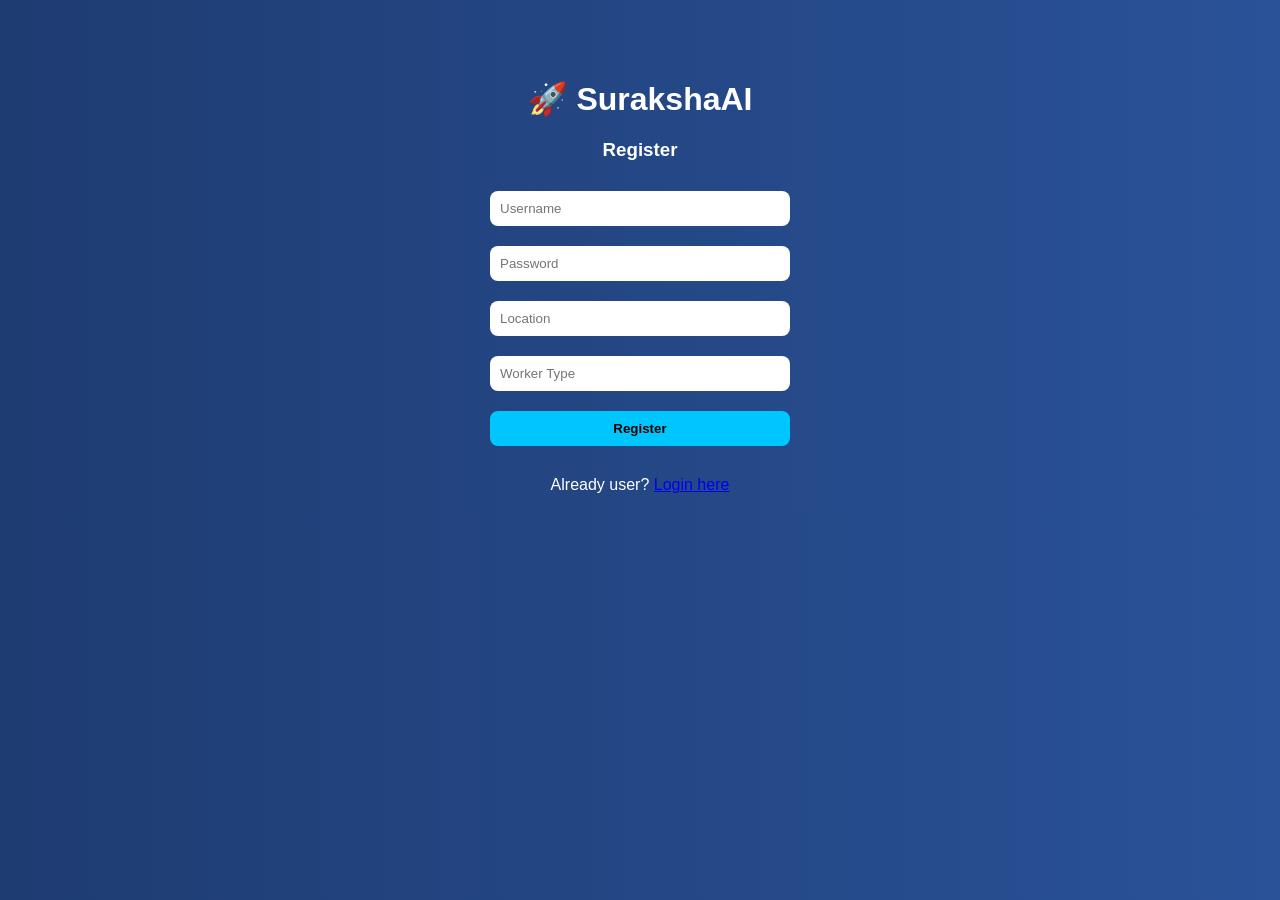
==== frontend/index.html @ 4f30f961 "initial commit" ====
<!DOCTYPE html>
<html>
<head>
    <meta charset="UTF-8">
    <title>Register - SurakshaAI</title>
    <link rel="stylesheet" href="styles.css">
</head>

<body>

<div class="container">
    <h1>🚀 SurakshaAI</h1>
    <h3>Register</h3>

    <div class="form">
        <input type="text" id="name" placeholder="Username">
        <input type="password" id="password" placeholder="Password">
        <input type="text" id="location" placeholder="Location">
        <input type="text" id="worker_type" placeholder="Worker Type">

        <button onclick="registerUser()">Register</button>
    </div>

    <p>Already user? <a href="login.html">Login here</a></p>
    <h3 id="status"></h3>
</div>

<script>
async function registerUser() {
    const name = document.getElementById("name").value;
    const password = document.getElementById("password").value;
    const location = document.getElementById("location").value;
    const worker_type = document.getElementById("worker_type").value;

    const response = await fetch("http://127.0.0.1:5000/register", {
        method: "POST",
        headers: {
            "Content-Type": "application/json"
        },
        body: JSON.stringify({
            name, password, location, worker_type
        })
    });

    const data = await response.json();

    if (data.error) {
        document.getElementById("status").innerText = data.error;
    } else {
        document.getElementById("status").innerText = data.message;
        localStorage.setItem("user_id", data.user_id);

        setTimeout(() => {
            window.location.href = "dashboard.html";
        }, 1000);
    }
}
</script>

</body>
</html>
---- frontend/styles.css ----
body {
    font-family: Arial;
    background: linear-gradient(to right, #1e3c72, #2a5298);
    color: white;
    text-align: center;
}

.container {
    margin-top: 80px;
}

.form {
    margin: 20px auto;
    width: 300px;
    display: flex;
    flex-direction: column;
}

input, select, button {
    margin: 10px 0;
    padding: 10px;
    border-radius: 8px;
    border: none;
}

button {
    background-color: #00c6ff;
    color: black;
    font-weight: bold;
    cursor: pointer;
}

.result {
    margin-top: 20px;
}
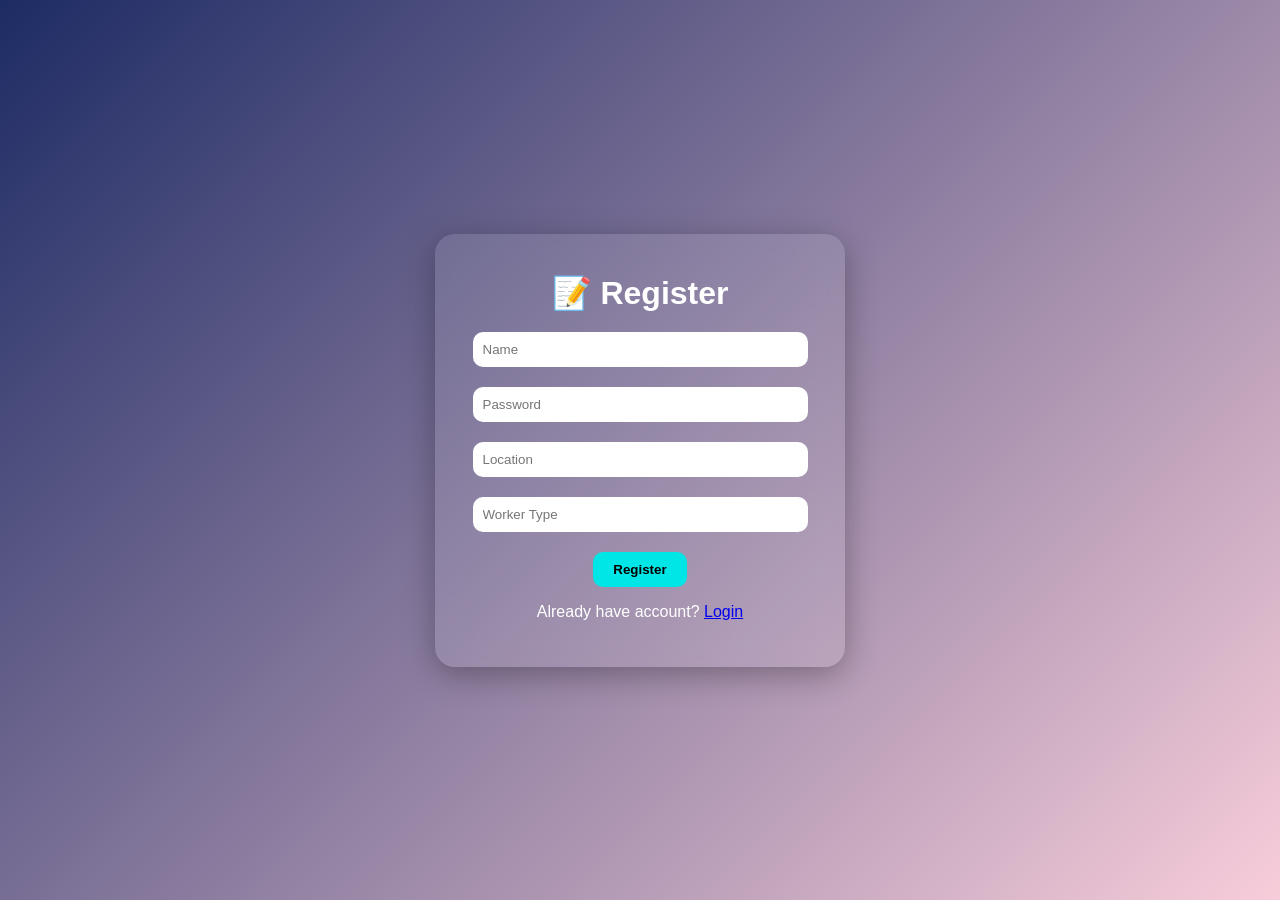
==== commit c04899b9: "final clean version before deployment" ====
--- a/frontend/index.html
+++ b/frontend/index.html
@@ -1,7 +1,6 @@
 <!DOCTYPE html>
 <html>
 <head>
-    <meta charset="UTF-8">
     <title>Register - SurakshaAI</title>
     <link rel="stylesheet" href="styles.css">
 </head>
@@ -9,49 +8,40 @@
 <body>
 
 <div class="container">
-    <h1>🚀 SurakshaAI</h1>
-    <h3>Register</h3>
+    <h1>📝 Register</h1>
 
-    <div class="form">
-        <input type="text" id="name" placeholder="Username">
-        <input type="password" id="password" placeholder="Password">
-        <input type="text" id="location" placeholder="Location">
-        <input type="text" id="worker_type" placeholder="Worker Type">
+    <input type="text" id="name" placeholder="Name">
+    <input type="password" id="password" placeholder="Password">
+    <input type="text" id="location" placeholder="Location">
+    <input type="text" id="worker" placeholder="Worker Type">
 
-        <button onclick="registerUser()">Register</button>
-    </div>
+    <button onclick="register()">Register</button>
 
-    <p>Already user? <a href="login.html">Login here</a></p>
-    <h3 id="status"></h3>
+    <p>Already have account? <a href="login.html">Login</a></p>
+
+    <h3 id="message"></h3>
 </div>
 
 <script>
-async function registerUser() {
+async function register() {
     const name = document.getElementById("name").value;
     const password = document.getElementById("password").value;
     const location = document.getElementById("location").value;
-    const worker_type = document.getElementById("worker_type").value;
+    const worker_type = document.getElementById("worker").value;
 
-    const response = await fetch("http://127.0.0.1:5000/register", {
+    const res = await fetch("http://127.0.0.1:5000/register", {
         method: "POST",
-        headers: {
-            "Content-Type": "application/json"
-        },
-        body: JSON.stringify({
-            name, password, location, worker_type
-        })
+        headers: {"Content-Type": "application/json"},
+        body: JSON.stringify({name, password, location, worker_type})
     });
 
-    const data = await response.json();
+    const data = await res.json();
 
-    if (data.error) {
-        document.getElementById("status").innerText = data.error;
-    } else {
-        document.getElementById("status").innerText = data.message;
-        localStorage.setItem("user_id", data.user_id);
+    document.getElementById("message").innerText = data.message;
 
+    if (data.message) {
         setTimeout(() => {
-            window.location.href = "dashboard.html";
+            window.location.href = "login.html";
         }, 1000);
     }
 }
--- a/frontend/styles.css
+++ b/frontend/styles.css
@@ -1,35 +1,49 @@
 body {
-    font-family: Arial;
-    background: linear-gradient(to right, #1e3c72, #2a5298);
+    margin: 0;
+    font-family: 'Segoe UI', sans-serif;
+    background: linear-gradient(135deg, #1d2b64, #f8cdda);
+    height: 100vh;
+    display: flex;
+    justify-content: center;
+    align-items: center;
+}
+
+.container {
+    background: rgba(255, 255, 255, 0.1);
+    backdrop-filter: blur(12px);
+    padding: 30px;
+    border-radius: 20px;
+    width: 350px;
     color: white;
+    box-shadow: 0 8px 32px rgba(0,0,0,0.3);
     text-align: center;
 }
 
-.container {
-    margin-top: 80px;
-}
-
-.form {
-    margin: 20px auto;
-    width: 300px;
-    display: flex;
-    flex-direction: column;
-}
-
-input, select, button {
+input, select {
+    width: 90%;
+    padding: 10px;
     margin: 10px 0;
-    padding: 10px;
-    border-radius: 8px;
+    border-radius: 10px;
     border: none;
+    outline: none;
 }
 
 button {
-    background-color: #00c6ff;
+    margin-top: 10px;
+    padding: 10px 20px;
+    border-radius: 10px;
+    border: none;
+    background: #00e6e6;
     color: black;
     font-weight: bold;
     cursor: pointer;
+    transition: 0.3s;
 }
 
-.result {
-    margin-top: 20px;
+button:hover {
+    background: #00b3b3;
+}
+
+h1, h2, h3 {
+    margin: 10px 0;
 }
